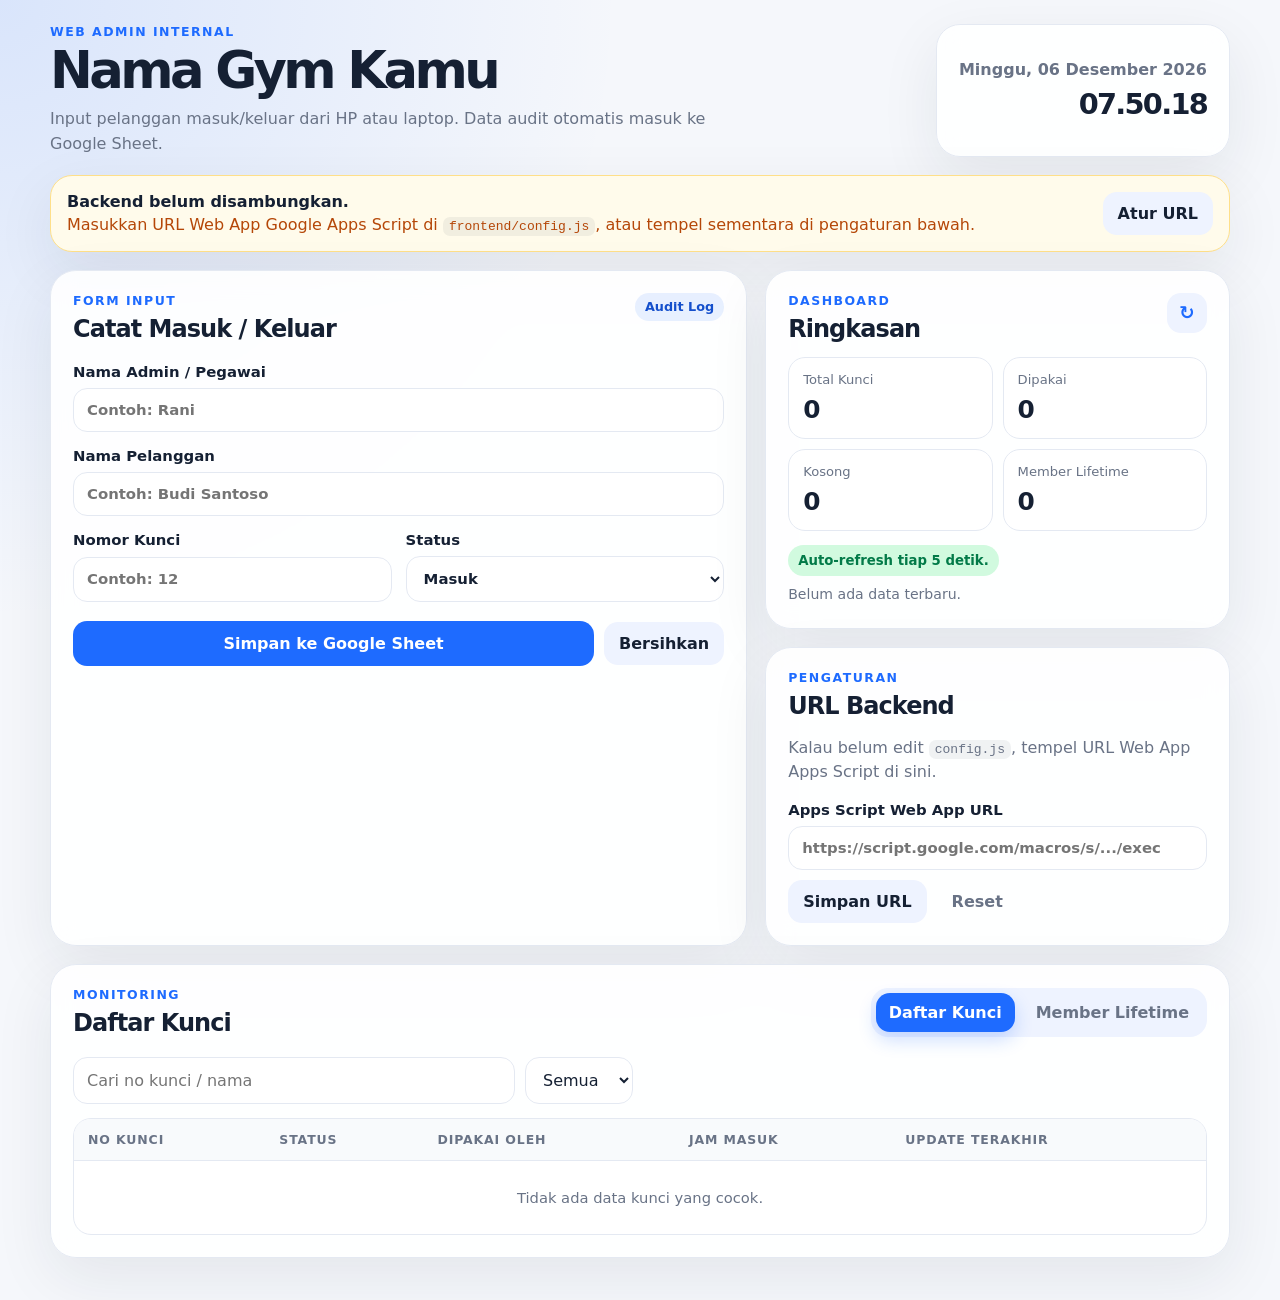
==== index.html @ c87ad307 "ganti" ====
<!doctype html>
<html lang="id">
<head>
  <meta charset="utf-8" />
  <meta http-equiv="refresh" content="0; url=frontend/" />
  <meta name="viewport" content="width=device-width, initial-scale=1" />
  <title>Sistem Admin Gym</title>
</head>
<body>
  <p>Membuka sistem admin gym...</p>
  <script>window.location.replace("frontend/");</script>
</body>
</html>
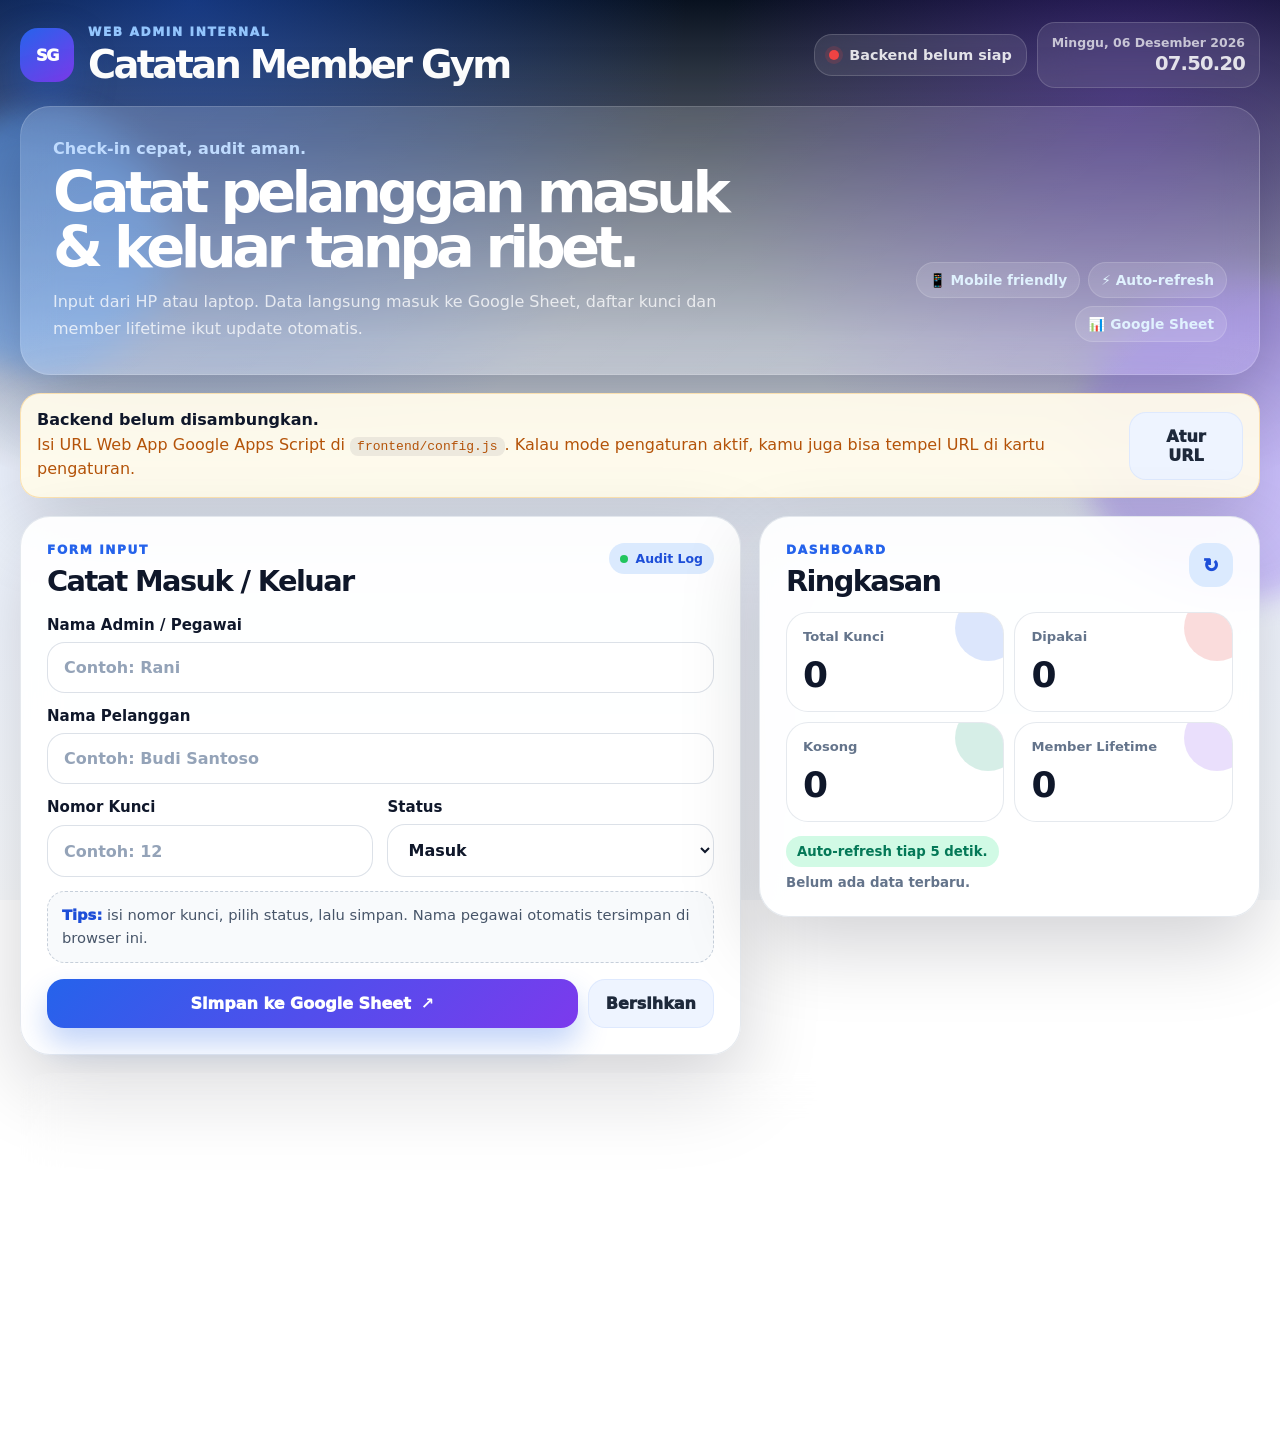
==== commit 3c13467d: "Add files via upload" ====
--- a/index.html
+++ b/index.html
@@ -2,12 +2,245 @@
 <html lang="id">
 <head>
   <meta charset="utf-8" />
-  <meta http-equiv="refresh" content="0; url=frontend/" />
-  <meta name="viewport" content="width=device-width, initial-scale=1" />
+  <meta name="viewport" content="width=device-width, initial-scale=1, viewport-fit=cover" />
+  <meta name="theme-color" content="#0f172a" />
   <title>Sistem Admin Gym</title>
+  <link rel="stylesheet" href="style.css" />
 </head>
 <body>
-  <p>Membuka sistem admin gym...</p>
-  <script>window.location.replace("frontend/");</script>
+  <div class="bg-orb orb-1"></div>
+  <div class="bg-orb orb-2"></div>
+
+  <div class="app-shell">
+    <header class="topbar">
+      <div class="brand">
+        <div class="brand-mark">SG</div>
+        <div>
+          <p class="eyebrow">Web Admin Internal</p>
+          <h1 id="appTitle">Sistem Admin Gym</h1>
+        </div>
+      </div>
+      <div class="topbar-actions">
+        <div class="connection-chip" id="connectionChip">
+          <span class="dot" id="connectionDot"></span>
+          <span id="connectionText">Cek koneksi</span>
+        </div>
+        <div class="clock-card">
+          <span id="todayText">Hari ini</span>
+          <strong id="clockText">--:--:--</strong>
+        </div>
+      </div>
+    </header>
+
+    <section class="hero-card">
+      <div>
+        <p class="hero-kicker">Check-in cepat, audit aman.</p>
+        <h2>Catat pelanggan masuk & keluar tanpa ribet.</h2>
+        <p>Input dari HP atau laptop. Data langsung masuk ke Google Sheet, daftar kunci dan member lifetime ikut update otomatis.</p>
+      </div>
+      <div class="hero-badges">
+        <span>📱 Mobile friendly</span>
+        <span>⚡ Auto-refresh</span>
+        <span>📊 Google Sheet</span>
+      </div>
+    </section>
+
+    <section id="setupWarning" class="setup-warning hidden">
+      <div>
+        <strong>Backend belum disambungkan.</strong>
+        <p>Isi URL Web App Google Apps Script di <code>frontend/config.js</code>. Kalau mode pengaturan aktif, kamu juga bisa tempel URL di kartu pengaturan.</p>
+      </div>
+      <button type="button" class="secondary-btn" id="openSettingsBtn">Atur URL</button>
+    </section>
+
+    <main class="main-grid">
+      <section class="card input-card">
+        <div class="section-head">
+          <div>
+            <p class="eyebrow">Form Input</p>
+            <h2>Catat Masuk / Keluar</h2>
+          </div>
+          <span class="status-pill live">Audit Log</span>
+        </div>
+
+        <form id="gymForm" autocomplete="off">
+          <input type="hidden" name="action" value="saveLog" />
+
+          <label class="field">
+            <span>Nama Admin / Pegawai</span>
+            <input type="text" name="admin" id="adminInput" placeholder="Contoh: Rani" required />
+          </label>
+
+          <label class="field">
+            <span>Nama Pelanggan</span>
+            <input type="text" name="customerName" id="customerNameInput" placeholder="Contoh: Budi Santoso" required />
+          </label>
+
+          <div class="form-row">
+            <label class="field">
+              <span>Nomor Kunci</span>
+              <input type="number" inputmode="numeric" name="keyNumber" id="keyNumberInput" placeholder="Contoh: 12" min="1" required />
+            </label>
+            <label class="field">
+              <span>Status</span>
+              <select name="status" id="statusInput" required>
+                <option value="Masuk">Masuk</option>
+                <option value="Keluar">Keluar</option>
+              </select>
+            </label>
+          </div>
+
+          <div class="quick-help">
+            <span>Tips:</span> isi nomor kunci, pilih status, lalu simpan. Nama pegawai otomatis tersimpan di browser ini.
+          </div>
+
+          <div class="form-actions">
+            <button type="submit" class="primary-btn" id="submitBtn">
+              <span>Simpan ke Google Sheet</span>
+              <b>↗</b>
+            </button>
+            <button type="button" class="secondary-btn" id="resetBtn">Bersihkan</button>
+          </div>
+        </form>
+
+        <iframe id="submitFrame" name="hidden-submit-frame" title="Hidden submit frame" class="hidden-frame"></iframe>
+      </section>
+
+      <aside class="side-stack">
+        <section class="card stats-card">
+          <div class="section-head compact">
+            <div>
+              <p class="eyebrow">Dashboard</p>
+              <h2>Ringkasan</h2>
+            </div>
+            <button type="button" class="icon-btn" id="refreshBtn" title="Refresh data">↻</button>
+          </div>
+
+          <div class="stats-grid">
+            <div class="stat-card total">
+              <span>Total Kunci</span>
+              <strong id="totalKeysText">0</strong>
+            </div>
+            <div class="stat-card used">
+              <span>Dipakai</span>
+              <strong id="usedKeysText">0</strong>
+            </div>
+            <div class="stat-card empty">
+              <span>Kosong</span>
+              <strong id="emptyKeysText">0</strong>
+            </div>
+            <div class="stat-card member">
+              <span>Member Lifetime</span>
+              <strong id="memberCountText">0</strong>
+            </div>
+          </div>
+
+          <div class="refresh-line">
+            <span id="autoRefreshText">Auto-refresh aktif.</span>
+            <small id="lastUpdatedText">Belum ada data terbaru.</small>
+          </div>
+        </section>
+
+        <section class="card settings-card" id="settingsCard">
+          <div class="section-head compact">
+            <div>
+              <p class="eyebrow">Pengaturan</p>
+              <h2>URL Backend</h2>
+            </div>
+          </div>
+          <p class="muted">Kalau belum edit <code>config.js</code>, tempel URL Web App Apps Script di sini.</p>
+          <label class="field">
+            <span>Apps Script Web App URL</span>
+            <input type="url" id="scriptUrlInput" placeholder="https://script.google.com/macros/s/.../exec" />
+          </label>
+          <div class="form-actions small-actions">
+            <button type="button" class="secondary-btn" id="saveScriptUrlBtn">Simpan URL</button>
+            <button type="button" class="ghost-btn" id="clearScriptUrlBtn">Reset</button>
+          </div>
+        </section>
+      </aside>
+    </main>
+
+    <section class="card data-card">
+      <div class="section-head table-head">
+        <div>
+          <p class="eyebrow">Monitoring</p>
+          <h2 id="tableTitle">Daftar Kunci</h2>
+        </div>
+        <div class="tab-group" role="tablist" aria-label="Pilih data">
+          <button type="button" class="tab-btn active" id="keysViewBtn">Daftar Kunci</button>
+          <button type="button" class="tab-btn" id="membersViewBtn">Member Lifetime</button>
+        </div>
+      </div>
+
+      <div id="keysPanel">
+        <div class="toolbar">
+          <div class="search-box">
+            <span>⌕</span>
+            <input type="search" id="keySearchInput" placeholder="Cari no kunci / nama" />
+          </div>
+          <select id="statusFilterInput">
+            <option value="Semua">Semua Status</option>
+            <option value="Dipakai">Dipakai</option>
+            <option value="Kosong">Kosong</option>
+          </select>
+        </div>
+
+        <div class="table-wrap">
+          <table>
+            <thead>
+              <tr>
+                <th>No Kunci</th>
+                <th>Status</th>
+                <th>Dipakai Oleh</th>
+                <th>Jam Masuk</th>
+                <th>Update Terakhir</th>
+              </tr>
+            </thead>
+            <tbody id="keysTableBody">
+              <tr>
+                <td colspan="5" class="empty-state">Data kunci akan muncul setelah backend disambungkan.</td>
+              </tr>
+            </tbody>
+          </table>
+        </div>
+      </div>
+
+      <div id="membersPanel" class="hidden">
+        <div class="toolbar">
+          <div class="search-box">
+            <span>⌕</span>
+            <input type="search" id="memberSearchInput" placeholder="Cari ID / nama / status" />
+          </div>
+          <button type="button" class="secondary-btn" id="refreshMembersBtn">Refresh Member</button>
+        </div>
+
+        <div class="table-wrap">
+          <table>
+            <thead>
+              <tr>
+                <th>ID Member</th>
+                <th>Nama Member</th>
+                <th>Tanggal Daftar</th>
+                <th>Status</th>
+                <th>Diinput Oleh</th>
+                <th>Update Terakhir</th>
+              </tr>
+            </thead>
+            <tbody id="membersTableBody">
+              <tr>
+                <td colspan="6" class="empty-state">Data member lifetime akan muncul dari sheet <code>MEMBER_LIFETIME</code>.</td>
+              </tr>
+            </tbody>
+          </table>
+        </div>
+      </div>
+    </section>
+  </div>
+
+  <div id="toast" class="toast hidden"></div>
+
+  <script src="config.js"></script>
+  <script src="app.js"></script>
 </body>
 </html>
--- a/style.css
+++ b/style.css
@@ -0,0 +1,301 @@
+:root {
+  --bg: #08111f;
+  --bg-2: #0f172a;
+  --card: rgba(255, 255, 255, 0.92);
+  --card-solid: #ffffff;
+  --text: #0f172a;
+  --muted: #64748b;
+  --border: rgba(148, 163, 184, 0.24);
+  --primary: #2563eb;
+  --primary-dark: #1d4ed8;
+  --primary-soft: #dbeafe;
+  --success: #059669;
+  --success-soft: #d1fae5;
+  --danger: #dc2626;
+  --danger-soft: #fee2e2;
+  --warning: #b45309;
+  --warning-soft: #fef3c7;
+  --purple: #7c3aed;
+  --purple-soft: #ede9fe;
+  --shadow: 0 28px 80px rgba(2, 8, 23, 0.18);
+  --radius-lg: 30px;
+  --radius-md: 20px;
+  --radius-sm: 15px;
+}
+
+* { box-sizing: border-box; }
+html { scroll-behavior: smooth; }
+body {
+  margin: 0;
+  min-height: 100vh;
+  color: var(--text);
+  font-family: Inter, ui-sans-serif, system-ui, -apple-system, BlinkMacSystemFont, "Segoe UI", sans-serif;
+  background:
+    radial-gradient(circle at 15% 0%, rgba(37, 99, 235, 0.48), transparent 35%),
+    radial-gradient(circle at 88% 12%, rgba(124, 58, 237, 0.34), transparent 30%),
+    linear-gradient(180deg, var(--bg), #eef4ff 52%, #f8fafc);
+  background-attachment: fixed;
+}
+
+button, input, select, textarea { font: inherit; }
+button { cursor: pointer; }
+.hidden { display: none !important; }
+.hidden-frame { width: 0; height: 0; border: 0; position: absolute; left: -9999px; }
+
+.bg-orb {
+  position: fixed;
+  pointer-events: none;
+  filter: blur(14px);
+  opacity: 0.48;
+  border-radius: 999px;
+  z-index: -1;
+}
+.orb-1 { width: 260px; height: 260px; background: #60a5fa; top: 110px; left: -90px; }
+.orb-2 { width: 320px; height: 320px; background: #a78bfa; right: -120px; top: 280px; }
+
+.app-shell {
+  width: min(100% - 28px, 1240px);
+  margin: 0 auto;
+  padding: 22px 0 46px;
+}
+
+.topbar {
+  display: flex;
+  align-items: center;
+  justify-content: space-between;
+  gap: 16px;
+  color: #fff;
+  margin-bottom: 18px;
+}
+.brand { display: flex; align-items: center; gap: 14px; min-width: 0; }
+.brand-mark {
+  width: 54px; height: 54px;
+  display: grid; place-items: center;
+  border-radius: 18px;
+  color: #fff;
+  font-weight: 950;
+  letter-spacing: -0.08em;
+  background: linear-gradient(145deg, #2563eb, #7c3aed);
+  box-shadow: 0 18px 42px rgba(37, 99, 235, 0.35);
+}
+.eyebrow {
+  margin: 0 0 7px;
+  color: #2563eb;
+  font-size: 0.76rem;
+  font-weight: 950;
+  letter-spacing: 0.13em;
+  text-transform: uppercase;
+}
+.topbar .eyebrow { color: #93c5fd; }
+h1 { margin: 0; font-size: clamp(1.55rem, 3vw, 2.65rem); line-height: 1; letter-spacing: -0.07em; }
+.topbar-actions { display: flex; align-items: center; gap: 10px; }
+.clock-card, .connection-chip {
+  display: flex; align-items: center; gap: 10px;
+  color: rgba(255,255,255,.86);
+  border: 1px solid rgba(255,255,255,.16);
+  background: rgba(255,255,255,.09);
+  backdrop-filter: blur(18px);
+  border-radius: 18px;
+  padding: 12px 14px;
+}
+.clock-card { flex-direction: column; align-items: flex-end; gap: 2px; min-width: 176px; }
+.clock-card span { font-size: .78rem; color: rgba(255,255,255,.7); font-weight: 750; }
+.clock-card strong { font-size: 1.22rem; letter-spacing: -0.04em; }
+.connection-chip { font-weight: 850; font-size: .9rem; }
+.dot { width: 10px; height: 10px; border-radius: 999px; background: #f59e0b; box-shadow: 0 0 0 4px rgba(245,158,11,.16); }
+.dot.ok { background: #22c55e; box-shadow: 0 0 0 4px rgba(34,197,94,.16); }
+.dot.bad { background: #ef4444; box-shadow: 0 0 0 4px rgba(239,68,68,.16); }
+
+.hero-card {
+  display: flex; align-items: flex-end; justify-content: space-between; gap: 22px;
+  color: #fff;
+  border: 1px solid rgba(255,255,255,.16);
+  background: linear-gradient(135deg, rgba(255,255,255,.16), rgba(255,255,255,.06));
+  backdrop-filter: blur(18px);
+  border-radius: var(--radius-lg);
+  padding: clamp(20px, 4vw, 32px);
+  box-shadow: 0 24px 80px rgba(2, 8, 23, .25);
+  margin-bottom: 18px;
+}
+.hero-kicker { margin: 0 0 8px; color: #bfdbfe; font-weight: 900; }
+.hero-card h2 { margin: 0; max-width: 720px; font-size: clamp(1.8rem, 4.5vw, 4.25rem); line-height: .95; letter-spacing: -0.08em; }
+.hero-card p:not(.hero-kicker) { margin: 14px 0 0; max-width: 680px; color: rgba(255,255,255,.76); line-height: 1.65; }
+.hero-badges { display: flex; flex-wrap: wrap; gap: 8px; justify-content: flex-end; min-width: 260px; }
+.hero-badges span {
+  display: inline-flex; align-items: center; gap: 6px;
+  padding: 9px 12px; border-radius: 999px;
+  color: #e0f2fe; background: rgba(255,255,255,.12);
+  border: 1px solid rgba(255,255,255,.14);
+  font-weight: 850; font-size: .86rem;
+}
+
+.card, .setup-warning {
+  border: 1px solid var(--border);
+  background: var(--card);
+  box-shadow: var(--shadow);
+  backdrop-filter: blur(18px);
+}
+.card { border-radius: var(--radius-lg); padding: clamp(18px, 3vw, 26px); }
+.setup-warning {
+  display: flex; justify-content: space-between; align-items: center; gap: 14px;
+  margin-bottom: 18px; padding: 16px; border-radius: var(--radius-md);
+  background: rgba(255, 251, 235, .94); border-color: rgba(245,158,11,.26);
+}
+.setup-warning p { margin: 4px 0 0; color: var(--warning); line-height: 1.5; }
+
+.main-grid { display: grid; grid-template-columns: minmax(0, 1.18fr) minmax(320px, .82fr); gap: 18px; }
+.side-stack { display: grid; gap: 18px; align-content: start; }
+.section-head { display: flex; align-items: flex-start; justify-content: space-between; gap: 14px; margin-bottom: 18px; }
+.section-head.compact { margin-bottom: 14px; }
+.section-head h2 { margin: 0; font-size: clamp(1.3rem, 2.4vw, 1.8rem); letter-spacing: -0.055em; }
+.status-pill {
+  display: inline-flex; align-items: center; gap: 8px;
+  padding: 8px 11px; border-radius: 999px;
+  background: var(--primary-soft); color: var(--primary-dark);
+  font-weight: 900; font-size: .78rem; white-space: nowrap;
+}
+.status-pill.live::before { content: ""; width: 8px; height: 8px; border-radius: 999px; background: #22c55e; }
+
+form { display: grid; gap: 14px; }
+.field { display: grid; gap: 8px; color: var(--text); font-weight: 850; }
+.field span { font-size: .94rem; }
+input, select {
+  width: 100%;
+  border: 1px solid rgba(148, 163, 184, .32);
+  border-radius: 18px;
+  background: rgba(255,255,255,.94);
+  color: var(--text);
+  padding: 15px 16px;
+  outline: none;
+  transition: .18s ease;
+}
+input::placeholder { color: #94a3b8; }
+input:focus, select:focus {
+  border-color: rgba(37, 99, 235, .76);
+  box-shadow: 0 0 0 5px rgba(37, 99, 235, .12);
+  background: #fff;
+}
+.form-row { display: grid; grid-template-columns: 1fr 1fr; gap: 14px; }
+.quick-help {
+  padding: 12px 14px; border-radius: 18px;
+  color: #475569; background: #f8fafc; border: 1px dashed rgba(148,163,184,.5);
+  line-height: 1.55; font-size: .92rem;
+}
+.quick-help span { font-weight: 950; color: var(--primary-dark); }
+.form-actions { display: flex; align-items: center; flex-wrap: wrap; gap: 10px; margin-top: 2px; }
+.small-actions { margin-top: 10px; }
+
+.primary-btn, .secondary-btn, .ghost-btn, .icon-btn, .tab-btn {
+  border: 0; border-radius: 17px; font-weight: 950; transition: transform .18s ease, box-shadow .18s ease, background .18s ease, opacity .18s ease;
+}
+.primary-btn {
+  flex: 1; min-width: 220px;
+  display: inline-flex; justify-content: center; align-items: center; gap: 10px;
+  padding: 15px 18px; color: #fff;
+  background: linear-gradient(135deg, #2563eb, #7c3aed);
+  box-shadow: 0 16px 30px rgba(37, 99, 235, .28);
+}
+.primary-btn:hover, .secondary-btn:hover, .icon-btn:hover, .tab-btn:hover { transform: translateY(-1px); }
+.primary-btn:disabled { opacity: .66; cursor: not-allowed; transform: none; box-shadow: none; }
+.secondary-btn, .ghost-btn { padding: 14px 17px; }
+.secondary-btn { color: #1e293b; background: #eef4ff; border: 1px solid rgba(37,99,235,.08); }
+.secondary-btn:hover { background: #dbeafe; }
+.ghost-btn { color: var(--muted); background: transparent; }
+.ghost-btn:hover { background: #f1f5f9; }
+.icon-btn {
+  width: 44px; height: 44px; display: grid; place-items: center;
+  color: var(--primary-dark); background: var(--primary-soft); font-size: 1.18rem;
+}
+
+.stats-grid { display: grid; grid-template-columns: repeat(2, minmax(0,1fr)); gap: 10px; }
+.stat-card {
+  position: relative; overflow: hidden;
+  border: 1px solid rgba(148,163,184,.24);
+  background: #fff; border-radius: 22px; padding: 16px;
+}
+.stat-card::after {
+  content: ""; position: absolute; right: -18px; top: -18px; width: 66px; height: 66px; border-radius: 999px; opacity: .16;
+}
+.stat-card.total::after { background: var(--primary); }
+.stat-card.used::after { background: var(--danger); }
+.stat-card.empty::after { background: var(--success); }
+.stat-card.member::after { background: var(--purple); }
+.stat-card span { display: block; color: var(--muted); font-weight: 750; font-size: .82rem; margin-bottom: 10px; }
+.stat-card strong { font-size: clamp(1.6rem, 4vw, 2.25rem); letter-spacing: -0.08em; }
+.refresh-line { margin-top: 14px; display: grid; gap: 8px; }
+.refresh-line span {
+  width: fit-content; padding: 8px 11px; border-radius: 999px;
+  color: #047857; background: var(--success-soft); font-size: .83rem; font-weight: 900;
+}
+.refresh-line small { color: var(--muted); font-weight: 650; }
+.muted { color: var(--muted); line-height: 1.6; }
+code { padding: 2px 7px; border-radius: 8px; background: rgba(15,23,42,.07); }
+
+.data-card { margin-top: 18px; }
+.table-head { align-items: center; }
+.tab-group { display: flex; gap: 8px; padding: 6px; border-radius: 20px; background: #eef4ff; }
+.tab-btn { padding: 12px 15px; color: #64748b; background: transparent; }
+.tab-btn.active { color: #fff; background: linear-gradient(135deg, #2563eb, #7c3aed); box-shadow: 0 12px 24px rgba(37,99,235,.22); }
+.toolbar { display: flex; gap: 10px; width: min(100%, 650px); margin-bottom: 14px; }
+.search-box {
+  flex: 1; min-width: 0; position: relative; display: flex; align-items: center;
+}
+.search-box span { position: absolute; left: 16px; color: #64748b; font-weight: 950; font-size: 1.1rem; }
+.search-box input { padding-left: 42px; }
+.toolbar select { width: 160px; }
+
+.table-wrap {
+  overflow-x: auto; border: 1px solid rgba(148,163,184,.26); border-radius: 22px; background: #fff;
+}
+table { width: 100%; min-width: 820px; border-collapse: separate; border-spacing: 0; }
+th, td { padding: 15px 16px; border-bottom: 1px solid #edf2f7; text-align: left; font-size: .93rem; }
+th {
+  position: sticky; top: 0; z-index: 1;
+  color: #64748b; background: #f8fafc;
+  font-size: .76rem; letter-spacing: .08em; text-transform: uppercase;
+}
+tr:last-child td { border-bottom: 0; }
+tbody tr:hover { background: #f8fafc; }
+.badge {
+  display: inline-flex; align-items: center; gap: 7px;
+  padding: 7px 10px; border-radius: 999px; font-weight: 950; font-size: .78rem;
+}
+.badge::before { content: ""; width: 7px; height: 7px; border-radius: 999px; }
+.badge.used { color: #b91c1c; background: var(--danger-soft); }
+.badge.used::before { background: #ef4444; }
+.badge.empty { color: #047857; background: var(--success-soft); }
+.badge.empty::before { background: #10b981; }
+.badge.member { color: #5b21b6; background: var(--purple-soft); }
+.badge.member::before { background: var(--purple); }
+.empty-state { color: var(--muted); text-align: center; padding: 34px 16px; }
+
+.toast {
+  position: fixed; right: 18px; bottom: 18px; z-index: 60;
+  max-width: min(460px, calc(100% - 36px)); padding: 16px 18px;
+  color: #fff; background: #0f172a; border-radius: 20px;
+  box-shadow: 0 22px 58px rgba(2,8,23,.28); font-weight: 900; line-height: 1.45;
+}
+.toast.success { background: #059669; }
+.toast.error { background: #dc2626; }
+.toast.warning { background: #b45309; }
+
+@media (max-width: 960px) {
+  .topbar, .hero-card, .section-head.table-head { flex-direction: column; align-items: stretch; }
+  .topbar-actions { align-items: stretch; }
+  .clock-card { align-items: flex-start; }
+  .hero-badges { justify-content: flex-start; min-width: 0; }
+  .main-grid { grid-template-columns: 1fr; }
+}
+@media (max-width: 640px) {
+  .app-shell { width: min(100% - 18px, 1240px); padding-top: 12px; }
+  .topbar-actions { flex-direction: column; }
+  .connection-chip, .clock-card { width: 100%; }
+  .brand-mark { width: 48px; height: 48px; border-radius: 16px; }
+  .hero-card, .card { border-radius: 24px; }
+  .form-row, .stats-grid { grid-template-columns: 1fr; }
+  .primary-btn, .secondary-btn, .ghost-btn { width: 100%; min-width: 0; }
+  .form-actions { flex-direction: column; align-items: stretch; }
+  .tab-group, .toolbar { flex-direction: column; }
+  .toolbar select { width: 100%; }
+  th, td { padding: 13px 14px; }
+}
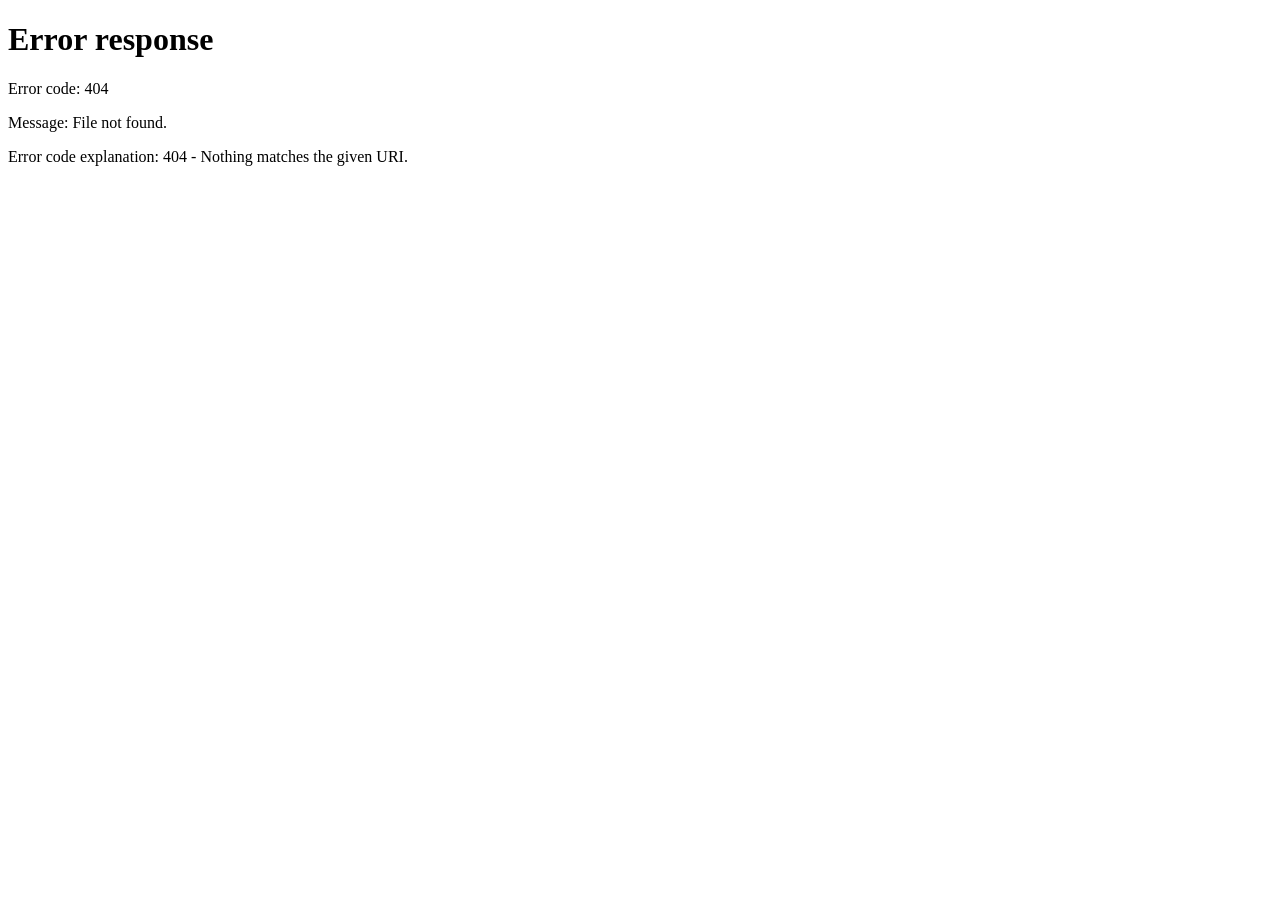
==== commit 9f761243: "Add files via upload" ====
--- a/index.html
+++ b/index.html
@@ -2,245 +2,15 @@
 <html lang="id">
 <head>
   <meta charset="utf-8" />
-  <meta name="viewport" content="width=device-width, initial-scale=1, viewport-fit=cover" />
-  <meta name="theme-color" content="#0f172a" />
+  <meta name="viewport" content="width=device-width, initial-scale=1" />
   <title>Sistem Admin Gym</title>
-  <link rel="stylesheet" href="style.css" />
+  <meta http-equiv="refresh" content="0; url=frontend/" />
+  <style>
+    body{font-family:Arial,sans-serif;background:#0b1220;color:white;display:grid;place-items:center;min-height:100vh;margin:0}
+    a{color:#7dd3fc}
+  </style>
 </head>
 <body>
-  <div class="bg-orb orb-1"></div>
-  <div class="bg-orb orb-2"></div>
-
-  <div class="app-shell">
-    <header class="topbar">
-      <div class="brand">
-        <div class="brand-mark">SG</div>
-        <div>
-          <p class="eyebrow">Web Admin Internal</p>
-          <h1 id="appTitle">Sistem Admin Gym</h1>
-        </div>
-      </div>
-      <div class="topbar-actions">
-        <div class="connection-chip" id="connectionChip">
-          <span class="dot" id="connectionDot"></span>
-          <span id="connectionText">Cek koneksi</span>
-        </div>
-        <div class="clock-card">
-          <span id="todayText">Hari ini</span>
-          <strong id="clockText">--:--:--</strong>
-        </div>
-      </div>
-    </header>
-
-    <section class="hero-card">
-      <div>
-        <p class="hero-kicker">Check-in cepat, audit aman.</p>
-        <h2>Catat pelanggan masuk & keluar tanpa ribet.</h2>
-        <p>Input dari HP atau laptop. Data langsung masuk ke Google Sheet, daftar kunci dan member lifetime ikut update otomatis.</p>
-      </div>
-      <div class="hero-badges">
-        <span>📱 Mobile friendly</span>
-        <span>⚡ Auto-refresh</span>
-        <span>📊 Google Sheet</span>
-      </div>
-    </section>
-
-    <section id="setupWarning" class="setup-warning hidden">
-      <div>
-        <strong>Backend belum disambungkan.</strong>
-        <p>Isi URL Web App Google Apps Script di <code>frontend/config.js</code>. Kalau mode pengaturan aktif, kamu juga bisa tempel URL di kartu pengaturan.</p>
-      </div>
-      <button type="button" class="secondary-btn" id="openSettingsBtn">Atur URL</button>
-    </section>
-
-    <main class="main-grid">
-      <section class="card input-card">
-        <div class="section-head">
-          <div>
-            <p class="eyebrow">Form Input</p>
-            <h2>Catat Masuk / Keluar</h2>
-          </div>
-          <span class="status-pill live">Audit Log</span>
-        </div>
-
-        <form id="gymForm" autocomplete="off">
-          <input type="hidden" name="action" value="saveLog" />
-
-          <label class="field">
-            <span>Nama Admin / Pegawai</span>
-            <input type="text" name="admin" id="adminInput" placeholder="Contoh: Rani" required />
-          </label>
-
-          <label class="field">
-            <span>Nama Pelanggan</span>
-            <input type="text" name="customerName" id="customerNameInput" placeholder="Contoh: Budi Santoso" required />
-          </label>
-
-          <div class="form-row">
-            <label class="field">
-              <span>Nomor Kunci</span>
-              <input type="number" inputmode="numeric" name="keyNumber" id="keyNumberInput" placeholder="Contoh: 12" min="1" required />
-            </label>
-            <label class="field">
-              <span>Status</span>
-              <select name="status" id="statusInput" required>
-                <option value="Masuk">Masuk</option>
-                <option value="Keluar">Keluar</option>
-              </select>
-            </label>
-          </div>
-
-          <div class="quick-help">
-            <span>Tips:</span> isi nomor kunci, pilih status, lalu simpan. Nama pegawai otomatis tersimpan di browser ini.
-          </div>
-
-          <div class="form-actions">
-            <button type="submit" class="primary-btn" id="submitBtn">
-              <span>Simpan ke Google Sheet</span>
-              <b>↗</b>
-            </button>
-            <button type="button" class="secondary-btn" id="resetBtn">Bersihkan</button>
-          </div>
-        </form>
-
-        <iframe id="submitFrame" name="hidden-submit-frame" title="Hidden submit frame" class="hidden-frame"></iframe>
-      </section>
-
-      <aside class="side-stack">
-        <section class="card stats-card">
-          <div class="section-head compact">
-            <div>
-              <p class="eyebrow">Dashboard</p>
-              <h2>Ringkasan</h2>
-            </div>
-            <button type="button" class="icon-btn" id="refreshBtn" title="Refresh data">↻</button>
-          </div>
-
-          <div class="stats-grid">
-            <div class="stat-card total">
-              <span>Total Kunci</span>
-              <strong id="totalKeysText">0</strong>
-            </div>
-            <div class="stat-card used">
-              <span>Dipakai</span>
-              <strong id="usedKeysText">0</strong>
-            </div>
-            <div class="stat-card empty">
-              <span>Kosong</span>
-              <strong id="emptyKeysText">0</strong>
-            </div>
-            <div class="stat-card member">
-              <span>Member Lifetime</span>
-              <strong id="memberCountText">0</strong>
-            </div>
-          </div>
-
-          <div class="refresh-line">
-            <span id="autoRefreshText">Auto-refresh aktif.</span>
-            <small id="lastUpdatedText">Belum ada data terbaru.</small>
-          </div>
-        </section>
-
-        <section class="card settings-card" id="settingsCard">
-          <div class="section-head compact">
-            <div>
-              <p class="eyebrow">Pengaturan</p>
-              <h2>URL Backend</h2>
-            </div>
-          </div>
-          <p class="muted">Kalau belum edit <code>config.js</code>, tempel URL Web App Apps Script di sini.</p>
-          <label class="field">
-            <span>Apps Script Web App URL</span>
-            <input type="url" id="scriptUrlInput" placeholder="https://script.google.com/macros/s/.../exec" />
-          </label>
-          <div class="form-actions small-actions">
-            <button type="button" class="secondary-btn" id="saveScriptUrlBtn">Simpan URL</button>
-            <button type="button" class="ghost-btn" id="clearScriptUrlBtn">Reset</button>
-          </div>
-        </section>
-      </aside>
-    </main>
-
-    <section class="card data-card">
-      <div class="section-head table-head">
-        <div>
-          <p class="eyebrow">Monitoring</p>
-          <h2 id="tableTitle">Daftar Kunci</h2>
-        </div>
-        <div class="tab-group" role="tablist" aria-label="Pilih data">
-          <button type="button" class="tab-btn active" id="keysViewBtn">Daftar Kunci</button>
-          <button type="button" class="tab-btn" id="membersViewBtn">Member Lifetime</button>
-        </div>
-      </div>
-
-      <div id="keysPanel">
-        <div class="toolbar">
-          <div class="search-box">
-            <span>⌕</span>
-            <input type="search" id="keySearchInput" placeholder="Cari no kunci / nama" />
-          </div>
-          <select id="statusFilterInput">
-            <option value="Semua">Semua Status</option>
-            <option value="Dipakai">Dipakai</option>
-            <option value="Kosong">Kosong</option>
-          </select>
-        </div>
-
-        <div class="table-wrap">
-          <table>
-            <thead>
-              <tr>
-                <th>No Kunci</th>
-                <th>Status</th>
-                <th>Dipakai Oleh</th>
-                <th>Jam Masuk</th>
-                <th>Update Terakhir</th>
-              </tr>
-            </thead>
-            <tbody id="keysTableBody">
-              <tr>
-                <td colspan="5" class="empty-state">Data kunci akan muncul setelah backend disambungkan.</td>
-              </tr>
-            </tbody>
-          </table>
-        </div>
-      </div>
-
-      <div id="membersPanel" class="hidden">
-        <div class="toolbar">
-          <div class="search-box">
-            <span>⌕</span>
-            <input type="search" id="memberSearchInput" placeholder="Cari ID / nama / status" />
-          </div>
-          <button type="button" class="secondary-btn" id="refreshMembersBtn">Refresh Member</button>
-        </div>
-
-        <div class="table-wrap">
-          <table>
-            <thead>
-              <tr>
-                <th>ID Member</th>
-                <th>Nama Member</th>
-                <th>Tanggal Daftar</th>
-                <th>Status</th>
-                <th>Diinput Oleh</th>
-                <th>Update Terakhir</th>
-              </tr>
-            </thead>
-            <tbody id="membersTableBody">
-              <tr>
-                <td colspan="6" class="empty-state">Data member lifetime akan muncul dari sheet <code>MEMBER_LIFETIME</code>.</td>
-              </tr>
-            </tbody>
-          </table>
-        </div>
-      </div>
-    </section>
-  </div>
-
-  <div id="toast" class="toast hidden"></div>
-
-  <script src="config.js"></script>
-  <script src="app.js"></script>
+  <p>Membuka Sistem Admin Gym... <a href="frontend/">Klik di sini</a></p>
 </body>
 </html>
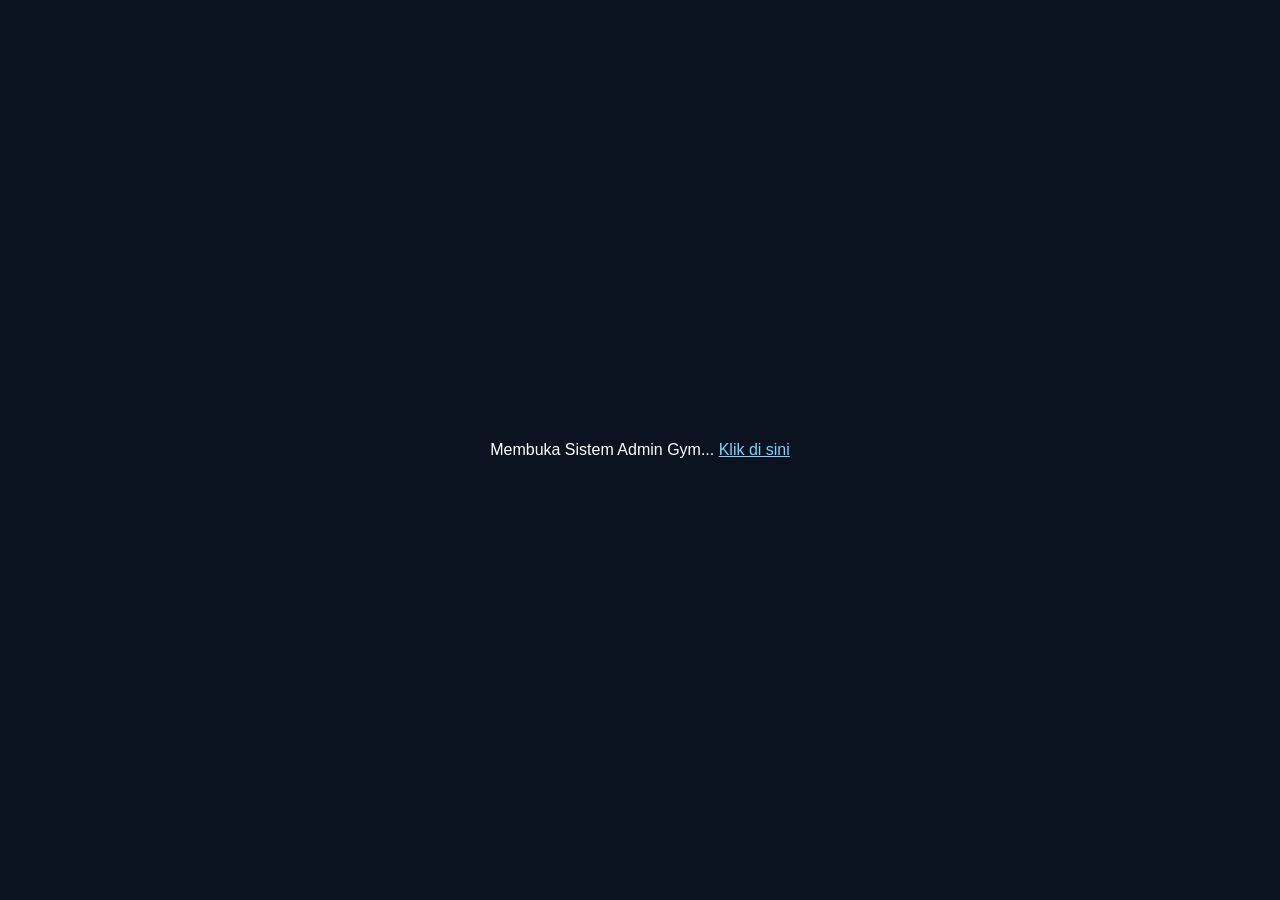
==== commit 7f87ac7e: "Update index.html" ====
--- a/index.html
+++ b/index.html
@@ -4,7 +4,6 @@
   <meta charset="utf-8" />
   <meta name="viewport" content="width=device-width, initial-scale=1" />
   <title>Sistem Admin Gym</title>
-  <meta http-equiv="refresh" content="0; url=frontend/" />
   <style>
     body{font-family:Arial,sans-serif;background:#0b1220;color:white;display:grid;place-items:center;min-height:100vh;margin:0}
     a{color:#7dd3fc}
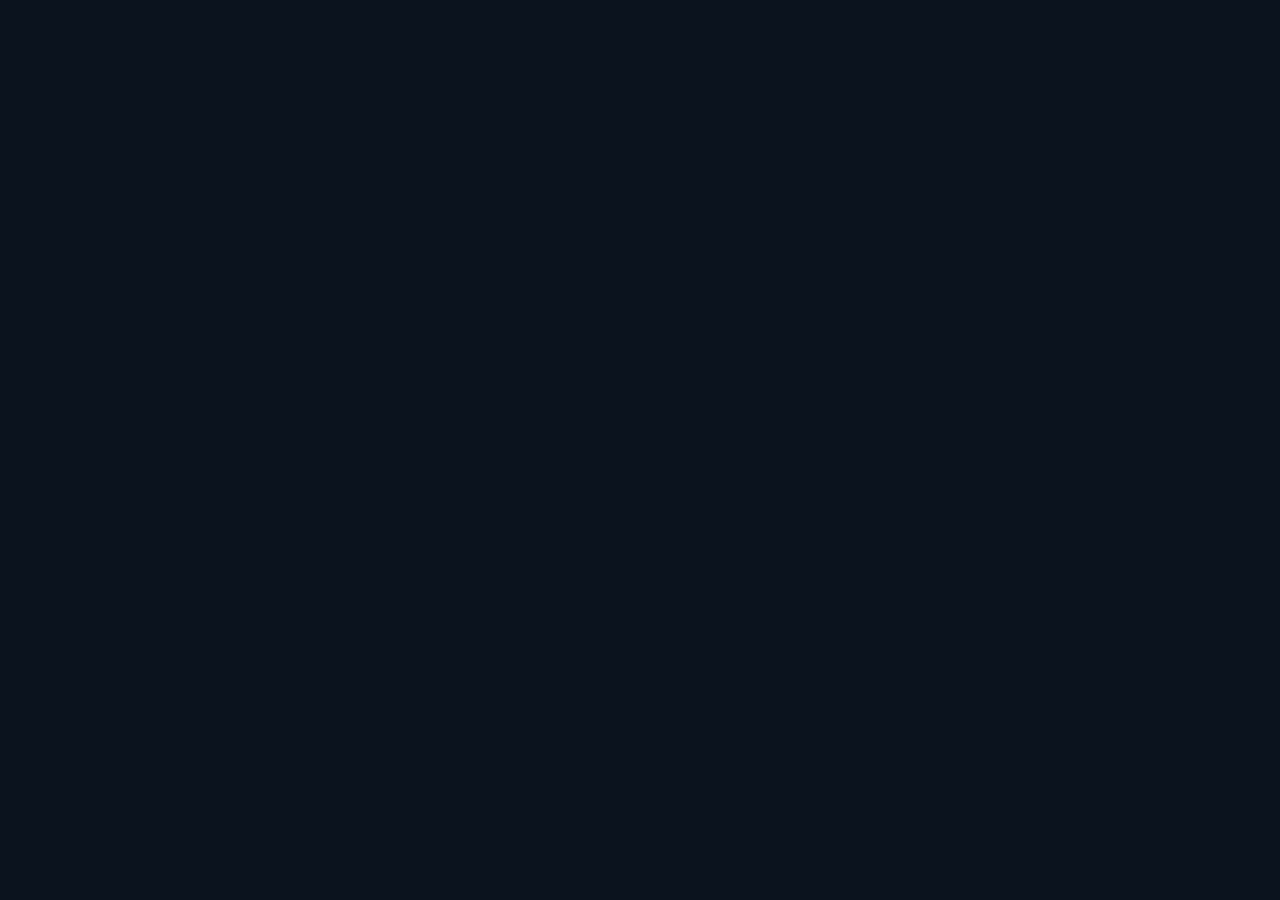
==== commit 072f2f80: "Update index.html" ====
--- a/index.html
+++ b/index.html
@@ -10,6 +10,5 @@
   </style>
 </head>
 <body>
-  <p>Membuka Sistem Admin Gym... <a href="frontend/">Klik di sini</a></p>
 </body>
 </html>
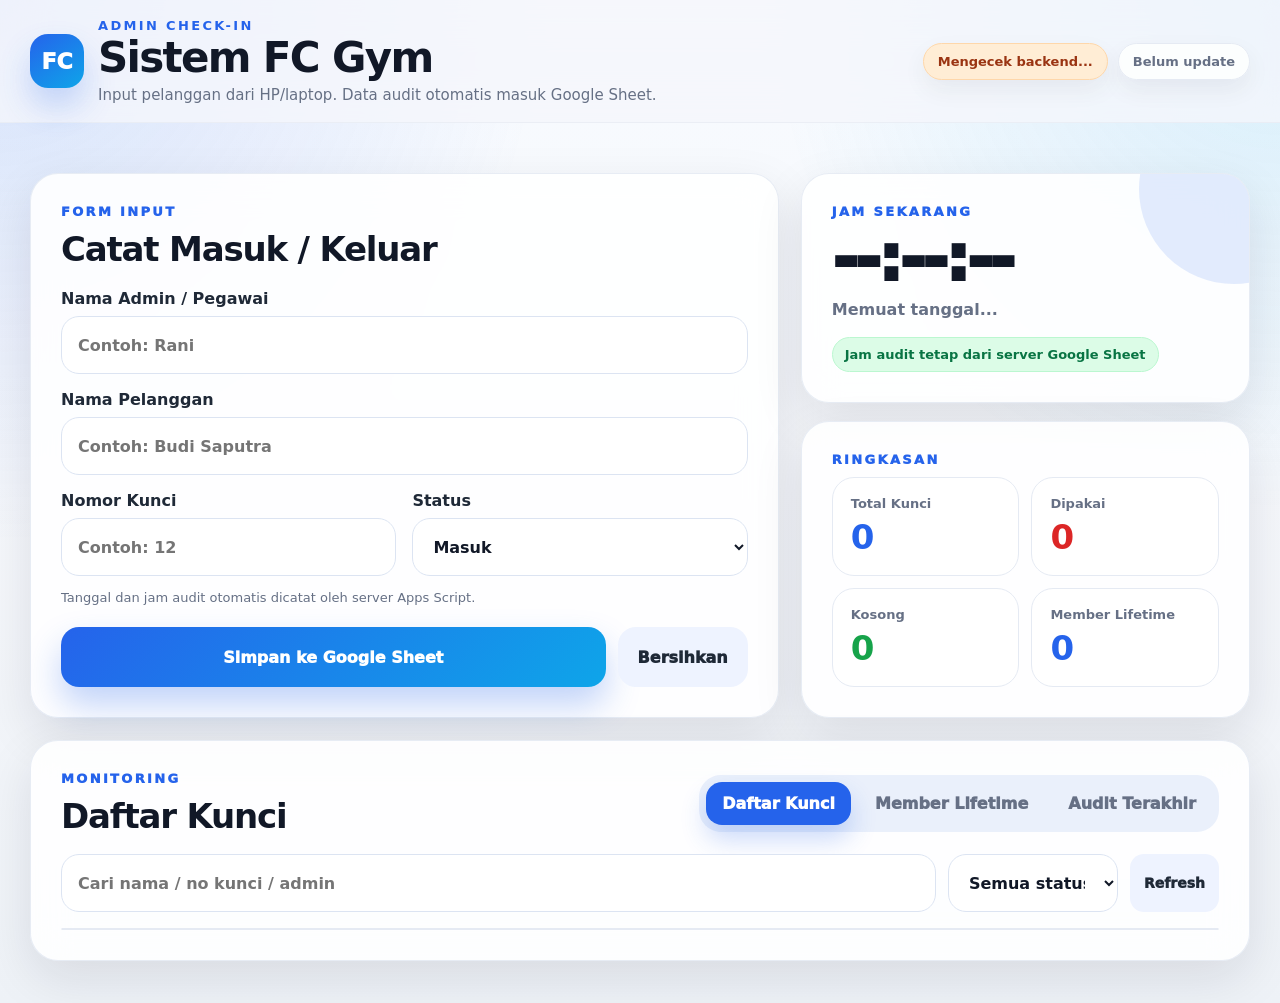
==== commit dcd36631: "Update index.html" ====
--- a/index.html
+++ b/index.html
@@ -3,12 +3,722 @@
 <head>
   <meta charset="utf-8" />
   <meta name="viewport" content="width=device-width, initial-scale=1" />
-  <title>Sistem Admin Gym</title>
+  <title>Sistem FC Gym</title>
   <style>
-    body{font-family:Arial,sans-serif;background:#0b1220;color:white;display:grid;place-items:center;min-height:100vh;margin:0}
-    a{color:#7dd3fc}
+    :root {
+      --bg: #f5f7fb;
+      --card: rgba(255,255,255,.88);
+      --card-solid: #ffffff;
+      --text: #111827;
+      --muted: #667085;
+      --line: #e5eaf3;
+      --blue: #2563eb;
+      --blue2: #1d4ed8;
+      --green: #16a34a;
+      --red: #dc2626;
+      --orange: #ea580c;
+      --shadow: 0 18px 50px rgba(15, 23, 42, .10);
+      --radius: 28px;
+    }
+
+    * { box-sizing: border-box; }
+    html { scroll-behavior: smooth; }
+    body {
+      margin: 0;
+      font-family: Inter, ui-sans-serif, system-ui, -apple-system, BlinkMacSystemFont, "Segoe UI", sans-serif;
+      color: var(--text);
+      background:
+        radial-gradient(circle at top left, rgba(37,99,235,.16), transparent 34rem),
+        radial-gradient(circle at top right, rgba(14,165,233,.14), transparent 32rem),
+        linear-gradient(180deg, #f8fbff 0%, var(--bg) 48%, #eef2f7 100%);
+      min-height: 100vh;
+    }
+
+    button, input, select { font: inherit; }
+    button { cursor: pointer; }
+
+    .shell { width: min(1220px, calc(100% - 28px)); margin: 0 auto; padding: 28px 0 42px; }
+
+    .hero {
+      position: sticky;
+      top: 0;
+      z-index: 20;
+      backdrop-filter: blur(22px);
+      background: rgba(245, 247, 251, .78);
+      border-bottom: 1px solid rgba(229,234,243,.70);
+      margin: 0 -14px 22px;
+      padding: 18px 14px;
+    }
+
+    .hero-inner { width: min(1220px, 100%); margin: 0 auto; display: grid; grid-template-columns: 1fr auto; gap: 16px; align-items: center; }
+    .brand { display: flex; align-items: center; gap: 14px; min-width: 0; }
+    .logo {
+      width: 54px; height: 54px; border-radius: 18px;
+      background: linear-gradient(145deg, #2563eb, #0ea5e9);
+      color: white; display: grid; place-items: center; font-weight: 1000; font-size: 22px;
+      box-shadow: 0 18px 32px rgba(37, 99, 235, .24);
+      flex: 0 0 auto;
+    }
+    .kicker { font-size: 13px; font-weight: 900; color: var(--blue); letter-spacing: .18em; text-transform: uppercase; }
+    h1 { margin: 3px 0 0; font-size: clamp(26px, 5vw, 42px); letter-spacing: -.04em; line-height: 1.05; }
+    .subtitle { margin: 6px 0 0; color: var(--muted); font-size: 15px; }
+
+    .status-box { display: flex; gap: 10px; flex-wrap: wrap; justify-content: flex-end; align-items: center; }
+    .pill {
+      border: 1px solid var(--line);
+      background: rgba(255,255,255,.82);
+      color: var(--muted);
+      padding: 10px 14px;
+      border-radius: 999px;
+      font-weight: 800;
+      font-size: 13px;
+      box-shadow: 0 10px 24px rgba(15,23,42,.06);
+      white-space: nowrap;
+    }
+    .pill.good { color: #087443; background: #dcfce7; border-color: #bbf7d0; }
+    .pill.bad { color: #991b1b; background: #fee2e2; border-color: #fecaca; }
+    .pill.warn { color: #9a3412; background: #ffedd5; border-color: #fed7aa; }
+
+    .grid { display: grid; grid-template-columns: minmax(0, 1.25fr) minmax(320px, .75fr); gap: 22px; align-items: start; }
+    .card {
+      border: 1px solid rgba(229,234,243,.90);
+      background: var(--card);
+      box-shadow: var(--shadow);
+      border-radius: var(--radius);
+      padding: clamp(20px, 4vw, 30px);
+      backdrop-filter: blur(18px);
+    }
+    .section-label { margin: 0 0 10px; color: var(--blue); font-size: 13px; font-weight: 1000; letter-spacing: .18em; text-transform: uppercase; }
+    .card h2 { margin: 0 0 20px; font-size: clamp(24px, 3vw, 34px); letter-spacing: -.035em; }
+
+    .form-grid { display: grid; grid-template-columns: 1fr 1fr; gap: 16px; }
+    .field { display: grid; gap: 8px; }
+    .field.full { grid-column: 1 / -1; }
+    label { font-weight: 900; color: #1f2937; }
+    input, select {
+      width: 100%;
+      border: 1px solid #dce4f2;
+      background: #fff;
+      color: #111827;
+      min-height: 58px;
+      border-radius: 18px;
+      padding: 0 16px;
+      outline: none;
+      font-weight: 800;
+      transition: border .18s ease, box-shadow .18s ease, transform .18s ease;
+    }
+    input:focus, select:focus { border-color: rgba(37,99,235,.7); box-shadow: 0 0 0 5px rgba(37,99,235,.12); }
+    .hint { color: var(--muted); font-size: 13px; margin: 0; }
+
+    .actions { display: grid; grid-template-columns: 1fr auto; gap: 12px; margin-top: 22px; }
+    .btn {
+      min-height: 60px;
+      border: 0;
+      border-radius: 18px;
+      padding: 0 20px;
+      font-weight: 1000;
+      font-size: 16px;
+      transition: transform .16s ease, filter .16s ease, opacity .16s ease;
+    }
+    .btn:hover { transform: translateY(-1px); filter: brightness(1.02); }
+    .btn:disabled { opacity: .55; cursor: not-allowed; transform: none; }
+    .btn-primary { background: linear-gradient(135deg, var(--blue), #0ea5e9); color: #fff; box-shadow: 0 18px 34px rgba(37,99,235,.28); }
+    .btn-ghost { background: #eef3ff; color: #1f2937; }
+    .btn-small { min-height: 44px; border-radius: 14px; padding: 0 14px; font-size: 14px; }
+
+    .side { display: grid; gap: 18px; }
+    .clock-card { overflow: hidden; position: relative; }
+    .clock-card:before {
+      content: ""; position: absolute; inset: -80px -80px auto auto; width: 190px; height: 190px; border-radius: 999px;
+      background: rgba(37,99,235,.12);
+    }
+    .clock-time { position: relative; font-size: clamp(42px, 8vw, 64px); line-height: .95; font-weight: 1000; letter-spacing: -.06em; margin: 0; }
+    .clock-date { position: relative; color: var(--muted); margin: 10px 0 0; font-weight: 800; }
+    .clock-note { position: relative; margin: 18px 0 0; color: #087443; background: #dcfce7; border: 1px solid #bbf7d0; width: fit-content; padding: 9px 12px; border-radius: 999px; font-weight: 900; font-size: 13px; }
+
+    .stats { display: grid; grid-template-columns: 1fr 1fr; gap: 12px; }
+    .stat {
+      border: 1px solid var(--line);
+      background: #fff;
+      border-radius: 22px;
+      padding: 18px;
+    }
+    .stat span { display: block; color: var(--muted); font-size: 13px; font-weight: 800; }
+    .stat strong { display: block; margin-top: 6px; font-size: 34px; letter-spacing: -.05em; }
+    .stat.blue strong { color: var(--blue); }
+    .stat.green strong { color: var(--green); }
+    .stat.red strong { color: var(--red); }
+
+    .monitor { margin-top: 22px; }
+    .monitor-top { display: flex; align-items: center; justify-content: space-between; gap: 14px; flex-wrap: wrap; margin-bottom: 18px; }
+    .tabs { display: flex; gap: 8px; background: #eaf0fb; padding: 7px; border-radius: 22px; }
+    .tab { border: 0; border-radius: 16px; background: transparent; color: #667085; padding: 12px 16px; font-weight: 1000; }
+    .tab.active { background: var(--blue); color: #fff; box-shadow: 0 14px 26px rgba(37,99,235,.24); }
+
+    .filters { display: grid; grid-template-columns: 1fr 170px auto; gap: 12px; margin-bottom: 16px; }
+    .table-wrap { overflow: auto; border: 1px solid var(--line); border-radius: 22px; background: #fff; max-height: 540px; }
+    table { border-collapse: collapse; width: 100%; min-width: 720px; }
+    th, td { text-align: left; padding: 14px 16px; border-bottom: 1px solid #edf1f7; font-size: 14px; }
+    th { position: sticky; top: 0; background: #f8fbff; z-index: 1; color: #475467; font-size: 12px; text-transform: uppercase; letter-spacing: .08em; }
+    tr:hover td { background: #f9fbff; }
+    .badge { display: inline-flex; align-items: center; justify-content: center; border-radius: 999px; padding: 7px 10px; font-size: 12px; font-weight: 1000; }
+    .badge.green { color: #087443; background: #dcfce7; }
+    .badge.red { color: #991b1b; background: #fee2e2; }
+    .badge.blue { color: #1d4ed8; background: #dbeafe; }
+    .empty { color: var(--muted); text-align: center; padding: 28px !important; font-weight: 800; }
+
+    .toast {
+      position: fixed;
+      right: 18px;
+      bottom: 18px;
+      z-index: 100;
+      max-width: min(420px, calc(100% - 36px));
+      color: #fff;
+      background: #111827;
+      box-shadow: 0 24px 50px rgba(15,23,42,.24);
+      border-radius: 22px;
+      padding: 16px 18px;
+      font-weight: 900;
+      display: none;
+    }
+    .toast.show { display: block; animation: pop .18s ease; }
+    .toast.good { background: #15803d; }
+    .toast.bad { background: #dc2626; }
+    .toast.warn { background: #ea580c; }
+    @keyframes pop { from { transform: translateY(12px); opacity: .3; } to { transform: translateY(0); opacity: 1; } }
+
+    .setup-warning { margin-bottom: 18px; border: 1px solid #fed7aa; background: #fff7ed; color: #9a3412; padding: 16px; border-radius: 18px; font-weight: 850; }
+    .hidden { display: none !important; }
+
+    @media (max-width: 920px) {
+      .hero-inner, .grid { grid-template-columns: 1fr; }
+      .status-box { justify-content: flex-start; }
+      .form-grid, .stats, .filters { grid-template-columns: 1fr; }
+      .actions { grid-template-columns: 1fr; }
+      .btn-ghost { width: 100%; }
+      .monitor-top { align-items: stretch; }
+      .tabs { width: 100%; overflow-x: auto; }
+      .tab { flex: 1; white-space: nowrap; }
+      .shell { width: min(100% - 18px, 1220px); padding-top: 12px; }
+      .hero { position: static; }
+      input, select, .btn { min-height: 56px; }
+    }
   </style>
 </head>
 <body>
+  <header class="hero">
+    <div class="hero-inner">
+      <div class="brand">
+        <div class="logo">FC</div>
+        <div>
+          <div class="kicker">Admin Check-in</div>
+          <h1 id="gymName">Sistem FC Gym</h1>
+          <p class="subtitle">Input pelanggan dari HP/laptop. Data audit otomatis masuk Google Sheet.</p>
+        </div>
+      </div>
+      <div class="status-box">
+        <span id="backendBadge" class="pill warn">Mengecek backend...</span>
+        <span id="lastUpdateBadge" class="pill">Belum update</span>
+      </div>
+    </div>
+  </header>
+
+  <main class="shell">
+    <div id="setupWarning" class="setup-warning hidden">
+      SCRIPT_URL belum diisi. Isi sekali di file <b>index.html</b> bagian <b>APP_CONFIG.SCRIPT_URL</b>. Pegawai tidak perlu isi link apa pun.
+    </div>
+
+    <section class="grid">
+      <div class="card">
+        <p class="section-label">Form Input</p>
+        <h2>Catat Masuk / Keluar</h2>
+        <form id="checkForm">
+          <div class="form-grid">
+            <div class="field full">
+              <label for="adminName">Nama Admin / Pegawai</label>
+              <input id="adminName" name="adminName" autocomplete="name" placeholder="Contoh: Rani" required />
+            </div>
+            <div class="field full">
+              <label for="customerName">Nama Pelanggan</label>
+              <input id="customerName" name="customerName" autocomplete="off" placeholder="Contoh: Budi Saputra" required />
+            </div>
+            <div class="field">
+              <label for="keyNumber">Nomor Kunci</label>
+              <input id="keyNumber" name="keyNumber" inputmode="numeric" autocomplete="off" placeholder="Contoh: 12" required />
+            </div>
+            <div class="field">
+              <label for="status">Status</label>
+              <select id="status" name="status" required>
+                <option value="Masuk">Masuk</option>
+                <option value="Keluar">Keluar</option>
+              </select>
+            </div>
+          </div>
+          <p class="hint" style="margin-top:14px;">Tanggal dan jam audit otomatis dicatat oleh server Apps Script.</p>
+          <div class="actions">
+            <button id="submitBtn" class="btn btn-primary" type="submit">Simpan ke Google Sheet</button>
+            <button class="btn btn-ghost" type="button" id="clearBtn">Bersihkan</button>
+          </div>
+        </form>
+      </div>
+
+      <aside class="side">
+        <div class="card clock-card">
+          <p class="section-label">Jam Sekarang</p>
+          <p id="clockTime" class="clock-time">--:--:--</p>
+          <p id="clockDate" class="clock-date">Memuat tanggal...</p>
+          <p class="clock-note">Jam audit tetap dari server Google Sheet</p>
+        </div>
+
+        <div class="card">
+          <p class="section-label">Ringkasan</p>
+          <div class="stats">
+            <div class="stat blue"><span>Total Kunci</span><strong id="totalKeys">0</strong></div>
+            <div class="stat red"><span>Dipakai</span><strong id="usedKeys">0</strong></div>
+            <div class="stat green"><span>Kosong</span><strong id="emptyKeys">0</strong></div>
+            <div class="stat blue"><span>Member Lifetime</span><strong id="memberCount">0</strong></div>
+          </div>
+        </div>
+      </aside>
+    </section>
+
+    <section class="card monitor">
+      <div class="monitor-top">
+        <div>
+          <p class="section-label">Monitoring</p>
+          <h2 id="tableTitle" style="margin-bottom:0;">Daftar Kunci</h2>
+        </div>
+        <div class="tabs" role="tablist">
+          <button class="tab active" type="button" data-tab="keys">Daftar Kunci</button>
+          <button class="tab" type="button" data-tab="members">Member Lifetime</button>
+          <button class="tab" type="button" data-tab="logs">Audit Terakhir</button>
+        </div>
+      </div>
+
+      <div class="filters">
+        <input id="searchInput" placeholder="Cari nama / no kunci / admin" />
+        <select id="statusFilter">
+          <option value="all">Semua status</option>
+          <option value="dipakai">Dipakai</option>
+          <option value="kosong">Kosong</option>
+          <option value="masuk">Masuk</option>
+          <option value="keluar">Keluar</option>
+          <option value="aktif">Aktif</option>
+          <option value="lifetime">Lifetime</option>
+        </select>
+        <button id="refreshBtn" class="btn btn-ghost btn-small" type="button">Refresh</button>
+      </div>
+
+      <div class="table-wrap">
+        <table>
+          <thead id="tableHead"></thead>
+          <tbody id="tableBody"></tbody>
+        </table>
+      </div>
+    </section>
+  </main>
+
+  <div id="toast" class="toast"></div>
+
+  <script>
+    // =====================================================
+    // SETTING UTAMA
+    // Isi SCRIPT_URL satu kali saja, lalu upload ke GitHub.
+    // Pegawai cukup buka link GitHub Pages. Tidak perlu isi link Google Sheet / Apps Script.
+    // =====================================================
+    const APP_CONFIG = {
+      SCRIPT_URL: "https://script.google.com/macros/s/AKfycbwJaF9lAlVP-vm3wQw2p83SX9cHuNeYlpkD7IJMHXLK6yURCYFFNH9P4gdD7lCJEGrlQQ/exec
+      APP_NAME: "Sistem Admin Gym",
+      GYM_NAME: "Sistem FC Gym",
+      REFRESH_INTERVAL_MS: 10000
+    };
+
+    const DEFAULT_SCRIPT_PLACEHOLDER = "PASTE_APPS_SCRIPT_WEB_APP_URL_HERE";
+    const state = {
+      activeTab: "keys",
+      keys: [],
+      members: [],
+      logs: [],
+      summary: null,
+      isInitialLoad: true,
+      isSubmitting: false
+    };
+
+    const els = {
+      gymName: document.getElementById("gymName"),
+      setupWarning: document.getElementById("setupWarning"),
+      backendBadge: document.getElementById("backendBadge"),
+      lastUpdateBadge: document.getElementById("lastUpdateBadge"),
+      clockTime: document.getElementById("clockTime"),
+      clockDate: document.getElementById("clockDate"),
+      form: document.getElementById("checkForm"),
+      adminName: document.getElementById("adminName"),
+      customerName: document.getElementById("customerName"),
+      keyNumber: document.getElementById("keyNumber"),
+      status: document.getElementById("status"),
+      submitBtn: document.getElementById("submitBtn"),
+      clearBtn: document.getElementById("clearBtn"),
+      totalKeys: document.getElementById("totalKeys"),
+      usedKeys: document.getElementById("usedKeys"),
+      emptyKeys: document.getElementById("emptyKeys"),
+      memberCount: document.getElementById("memberCount"),
+      tabs: document.querySelectorAll(".tab"),
+      tableTitle: document.getElementById("tableTitle"),
+      searchInput: document.getElementById("searchInput"),
+      statusFilter: document.getElementById("statusFilter"),
+      refreshBtn: document.getElementById("refreshBtn"),
+      tableHead: document.getElementById("tableHead"),
+      tableBody: document.getElementById("tableBody"),
+      toast: document.getElementById("toast")
+    };
+
+    init();
+
+    function init() {
+      document.title = APP_CONFIG.APP_NAME + " - " + APP_CONFIG.GYM_NAME;
+      els.gymName.textContent = APP_CONFIG.GYM_NAME;
+
+      const savedAdmin = localStorage.getItem("sistemFcAdminName") || "";
+      els.adminName.value = savedAdmin;
+
+      bindEvents();
+      updateClock();
+      setInterval(updateClock, 1000);
+
+      if (!isConfigured()) {
+        els.setupWarning.classList.remove("hidden");
+        setBackendBadge("warn", "SCRIPT_URL belum diisi");
+        renderAll();
+        return;
+      }
+
+      refreshData(true);
+      setInterval(() => {
+        if (!document.hidden && !state.isSubmitting) refreshData(false);
+      }, APP_CONFIG.REFRESH_INTERVAL_MS || 10000);
+    }
+
+    function isConfigured() {
+      return APP_CONFIG.SCRIPT_URL &&
+        APP_CONFIG.SCRIPT_URL !== DEFAULT_SCRIPT_PLACEHOLDER &&
+        APP_CONFIG.SCRIPT_URL.includes("script.google.com") &&
+        APP_CONFIG.SCRIPT_URL.includes("/exec");
+    }
+
+    function bindEvents() {
+      els.form.addEventListener("submit", handleSubmit);
+      els.clearBtn.addEventListener("click", () => {
+        els.customerName.value = "";
+        els.keyNumber.value = "";
+        els.status.value = "Masuk";
+        els.customerName.focus();
+      });
+
+      els.adminName.addEventListener("input", () => {
+        localStorage.setItem("sistemFcAdminName", els.adminName.value.trim());
+      });
+
+      els.tabs.forEach(tab => {
+        tab.addEventListener("click", () => {
+          state.activeTab = tab.dataset.tab;
+          els.tabs.forEach(item => item.classList.toggle("active", item.dataset.tab === state.activeTab));
+          els.searchInput.value = "";
+          els.statusFilter.value = "all";
+          renderTable();
+        });
+      });
+
+      els.searchInput.addEventListener("input", renderTable);
+      els.statusFilter.addEventListener("change", renderTable);
+      els.refreshBtn.addEventListener("click", () => refreshData(true));
+
+      window.addEventListener("message", event => {
+        const data = event.data || {};
+        if (data.source !== "sistem-fc-backend") return;
+
+        const payload = data.payload || {};
+        state.isSubmitting = false;
+        els.submitBtn.disabled = false;
+        els.submitBtn.textContent = "Simpan ke Google Sheet";
+
+        if (payload.ok) {
+          showToast(payload.message || "Data berhasil disimpan.", "good");
+          els.customerName.value = "";
+          els.keyNumber.value = "";
+          els.status.value = "Masuk";
+          refreshData(false);
+        } else {
+          showToast(payload.message || "Gagal menyimpan data.", "bad");
+        }
+      });
+    }
+
+    function updateClock() {
+      const now = new Date();
+      els.clockTime.textContent = new Intl.DateTimeFormat("id-ID", {
+        hour: "2-digit", minute: "2-digit", second: "2-digit", hour12: false
+      }).format(now).replace(/\./g, ":");
+      els.clockDate.textContent = new Intl.DateTimeFormat("id-ID", {
+        weekday: "long", day: "2-digit", month: "long", year: "numeric"
+      }).format(now);
+    }
+
+    async function refreshData(showStatus) {
+      if (!isConfigured()) return;
+
+      if (showStatus && state.isInitialLoad) setBackendBadge("warn", "Memuat data awal...");
+
+      try {
+        const [keysRes, membersRes, logsRes, pingRes] = await Promise.all([
+          jsonp("keys"),
+          jsonp("members"),
+          jsonp("logs"),
+          jsonp("ping")
+        ]);
+
+        if (!keysRes.ok) throw new Error(keysRes.message || "Gagal ambil daftar kunci.");
+        if (!membersRes.ok) throw new Error(membersRes.message || "Gagal ambil member.");
+        if (!logsRes.ok) throw new Error(logsRes.message || "Gagal ambil audit.");
+        if (!pingRes.ok) throw new Error(pingRes.message || "Backend belum siap.");
+
+        state.keys = Array.isArray(keysRes.data) ? keysRes.data : [];
+        state.members = Array.isArray(membersRes.data) ? membersRes.data : [];
+        state.logs = Array.isArray(logsRes.data) ? logsRes.data : [];
+        state.summary = calculateSummary();
+
+        setBackendBadge("good", "Backend aktif");
+        els.lastUpdateBadge.textContent = "Update: " + shortTime(new Date());
+        renderAll();
+      } catch (error) {
+        setBackendBadge("bad", "Backend error");
+        if (showStatus || state.isInitialLoad) showToast(error.message || "Gagal menghubungi Apps Script.", "bad");
+      } finally {
+        state.isInitialLoad = false;
+      }
+    }
+
+    function jsonp(action) {
+      return new Promise((resolve, reject) => {
+        const callbackName = "sistemFcCb_" + Date.now() + "_" + Math.floor(Math.random() * 100000);
+        const url = new URL(APP_CONFIG.SCRIPT_URL);
+        url.searchParams.set("action", action);
+        url.searchParams.set("callback", callbackName);
+        url.searchParams.set("_", String(Date.now()));
+
+        const script = document.createElement("script");
+        const timer = setTimeout(() => {
+          cleanup();
+          reject(new Error("Timeout menghubungi Apps Script."));
+        }, 15000);
+
+        function cleanup() {
+          clearTimeout(timer);
+          delete window[callbackName];
+          script.remove();
+        }
+
+        window[callbackName] = payload => {
+          cleanup();
+          resolve(payload || { ok: false, message: "Respons kosong." });
+        };
+
+        script.onerror = () => {
+          cleanup();
+          reject(new Error("Gagal menghubungi Apps Script."));
+        };
+
+        script.src = url.toString();
+        document.body.appendChild(script);
+      });
+    }
+
+    function handleSubmit(event) {
+      event.preventDefault();
+
+      if (!isConfigured()) {
+        showToast("SCRIPT_URL belum diisi di index.html.", "bad");
+        return;
+      }
+
+      const admin = els.adminName.value.trim();
+      const customerName = els.customerName.value.trim();
+      const keyNumber = els.keyNumber.value.trim();
+      const status = els.status.value;
+
+      if (!admin || !customerName || !keyNumber) {
+        showToast("Admin, nama pelanggan, dan nomor kunci wajib diisi.", "warn");
+        return;
+      }
+
+      state.isSubmitting = true;
+      els.submitBtn.disabled = true;
+      els.submitBtn.textContent = "Menyimpan...";
+      submitViaIframe({ action: "saveLog", admin, customerName, keyNumber, status });
+    }
+
+    function submitViaIframe(data) {
+      const iframeName = "sistemFcSubmit_" + Date.now();
+      const iframe = document.createElement("iframe");
+      iframe.name = iframeName;
+      iframe.style.display = "none";
+      document.body.appendChild(iframe);
+
+      const form = document.createElement("form");
+      form.method = "POST";
+      form.action = APP_CONFIG.SCRIPT_URL;
+      form.target = iframeName;
+      form.style.display = "none";
+
+      Object.entries(data).forEach(([key, value]) => {
+        const input = document.createElement("input");
+        input.type = "hidden";
+        input.name = key;
+        input.value = value;
+        form.appendChild(input);
+      });
+
+      document.body.appendChild(form);
+      form.submit();
+
+      setTimeout(() => {
+        form.remove();
+        iframe.remove();
+        if (state.isSubmitting) {
+          state.isSubmitting = false;
+          els.submitBtn.disabled = false;
+          els.submitBtn.textContent = "Simpan ke Google Sheet";
+          showToast("Belum ada respons dari backend. Cek deploy Apps Script.", "bad");
+        }
+      }, 18000);
+    }
+
+    function calculateSummary() {
+      const total = state.keys.length;
+      const used = state.keys.filter(item => String(item.status || "").toLowerCase() === "dipakai").length;
+      return { total, used, empty: Math.max(total - used, 0), members: state.members.length };
+    }
+
+    function renderAll() {
+      const s = state.summary || calculateSummary();
+      els.totalKeys.textContent = s.total || 0;
+      els.usedKeys.textContent = s.used || 0;
+      els.emptyKeys.textContent = s.empty || 0;
+      els.memberCount.textContent = s.members || 0;
+      renderTable();
+    }
+
+    function renderTable() {
+      if (state.activeTab === "members") return renderMembers();
+      if (state.activeTab === "logs") return renderLogs();
+      return renderKeys();
+    }
+
+    function renderKeys() {
+      els.tableTitle.textContent = "Daftar Kunci";
+      els.tableHead.innerHTML = `<tr><th>No Kunci</th><th>Status</th><th>Dipakai Oleh</th><th>Jam Masuk</th><th>Update Terakhir</th></tr>`;
+
+      const query = els.searchInput.value.trim().toLowerCase();
+      const filter = els.statusFilter.value;
+      const rows = state.keys.filter(item => {
+        const text = [item.keyNumber, item.status, item.customerName, item.checkInTime, item.updatedAt].join(" ").toLowerCase();
+        const statusOk = filter === "all" || String(item.status || "").toLowerCase() === filter;
+        return text.includes(query) && statusOk;
+      });
+
+      els.tableBody.innerHTML = rows.length ? rows.map(item => `
+        <tr>
+          <td><b>${escapeHtml(item.keyNumber || "-")}</b></td>
+          <td>${statusBadge(item.status)}</td>
+          <td>${escapeHtml(item.customerName || "-")}</td>
+          <td>${escapeHtml(item.checkInTime || "-")}</td>
+          <td>${escapeHtml(item.updatedAt || "-")}</td>
+        </tr>
+      `).join("") : `<tr><td class="empty" colspan="5">Belum ada data kunci.</td></tr>`;
+    }
+
+    function renderMembers() {
+      els.tableTitle.textContent = "Member Lifetime";
+      els.tableHead.innerHTML = `<tr><th>ID/No</th><th>Nama Member</th><th>Status</th><th>Tanggal Daftar</th><th>Diinput Oleh</th><th>Update Terakhir</th></tr>`;
+
+      const query = els.searchInput.value.trim().toLowerCase();
+      const filter = els.statusFilter.value;
+      const rows = state.members.filter(item => {
+        const text = [item.memberId, item.memberName, item.status, item.registeredAt, item.createdBy, item.updatedAt].join(" ").toLowerCase();
+        const statusText = String(item.status || "").toLowerCase();
+        const statusOk = filter === "all" || statusText.includes(filter);
+        return text.includes(query) && statusOk;
+      });
+
+      els.tableBody.innerHTML = rows.length ? rows.map(item => `
+        <tr>
+          <td><b>${escapeHtml(item.memberId || "-")}</b></td>
+          <td>${escapeHtml(item.memberName || "-")}</td>
+          <td>${memberBadge(item.status || "Lifetime")}</td>
+          <td>${escapeHtml(item.registeredAt || "-")}</td>
+          <td>${escapeHtml(item.createdBy || "-")}</td>
+          <td>${escapeHtml(item.updatedAt || "-")}</td>
+        </tr>
+      `).join("") : `<tr><td class="empty" colspan="6">Belum ada member lifetime.</td></tr>`;
+    }
+
+    function renderLogs() {
+      els.tableTitle.textContent = "Audit Terakhir";
+      els.tableHead.innerHTML = `<tr><th>No</th><th>Tanggal</th><th>Jam</th><th>Nama</th><th>No Kunci</th><th>Status</th><th>Admin</th></tr>`;
+
+      const query = els.searchInput.value.trim().toLowerCase();
+      const filter = els.statusFilter.value;
+      const rows = state.logs.filter(item => {
+        const text = [item.no, item.tanggal, item.jam, item.nama, item.noKunci, item.status, item.admin].join(" ").toLowerCase();
+        const statusOk = filter === "all" || String(item.status || "").toLowerCase() === filter;
+        return text.includes(query) && statusOk;
+      });
+
+      els.tableBody.innerHTML = rows.length ? rows.map(item => `
+        <tr>
+          <td><b>${escapeHtml(item.no || "-")}</b></td>
+          <td>${escapeHtml(item.tanggal || "-")}</td>
+          <td><b>${escapeHtml(item.jam || "-")}</b></td>
+          <td>${escapeHtml(item.nama || "-")}</td>
+          <td>${escapeHtml(item.noKunci || "-")}</td>
+          <td>${statusBadge(item.status)}</td>
+          <td>${escapeHtml(item.admin || "-")}</td>
+        </tr>
+      `).join("") : `<tr><td class="empty" colspan="7">Belum ada audit.</td></tr>`;
+    }
+
+    function setBackendBadge(type, text) {
+      els.backendBadge.className = "pill " + (type || "");
+      els.backendBadge.textContent = text;
+    }
+
+    function statusBadge(status) {
+      const value = String(status || "Kosong");
+      const cls = value.toLowerCase() === "dipakai" || value.toLowerCase() === "masuk" ? "red" : "green";
+      return `<span class="badge ${cls}">${escapeHtml(value)}</span>`;
+    }
+
+    function memberBadge(status) {
+      return `<span class="badge blue">${escapeHtml(status || "Lifetime")}</span>`;
+    }
+
+    function showToast(message, type) {
+      els.toast.textContent = message;
+      els.toast.className = "toast show " + (type || "");
+      clearTimeout(showToast.timer);
+      showToast.timer = setTimeout(() => {
+        els.toast.className = "toast";
+      }, 4200);
+    }
+
+    function shortTime(date) {
+      return new Intl.DateTimeFormat("id-ID", { hour: "2-digit", minute: "2-digit", second: "2-digit", hour12: false }).format(date).replace(/\./g, ":");
+    }
+
+    function escapeHtml(value) {
+      return String(value ?? "").replace(/[&<>'"]/g, char => ({
+        "&": "&amp;", "<": "&lt;", ">": "&gt;", "'": "&#039;", '"': "&quot;"
+      }[char]));
+    }
+  </script>
 </body>
 </html>
